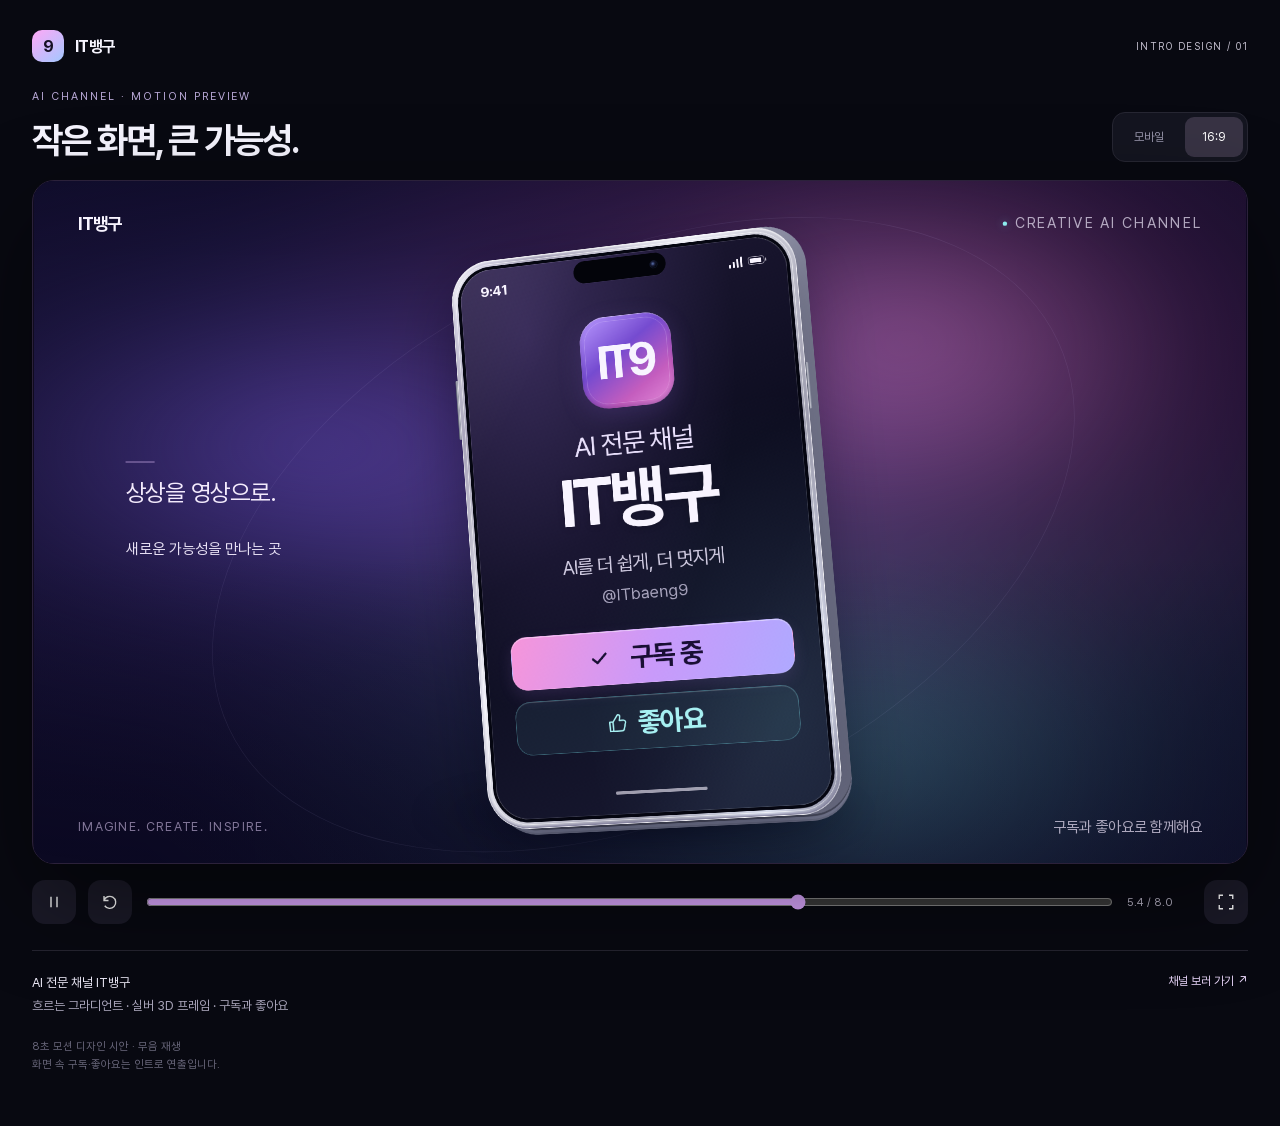
==== index.html @ 22a7a646 "Add ITbaeng9 3D mobile intro motion preview" ====
<!doctype html>
<html lang="ko">
<head>
<meta charset="utf-8"><meta name="viewport" content="width=device-width,initial-scale=1,viewport-fit=cover"><meta name="theme-color" content="#080911"><meta name="robots" content="noindex,nofollow"><meta name="description" content="AI 전문 채널 IT뱅구 — 3D 모바일 인트로 모션 디자인 미리보기"><title>IT뱅구 · 모바일 인트로</title>
<style>
@font-face{font-family:Pretendard;src:url('motion/assets/fonts/Pretendard-Regular.woff2') format('woff2');font-weight:400;font-display:swap}@font-face{font-family:Pretendard;src:url('motion/assets/fonts/Pretendard-Bold.woff2') format('woff2');font-weight:700;font-display:swap}*{box-sizing:border-box}body{margin:0;background:#080911;color:#f6f5ff;font-family:Pretendard,system-ui,sans-serif;-webkit-font-smoothing:antialiased}main{max-width:1320px;margin:0 auto;padding:30px 32px 40px}.masthead{display:flex;align-items:center;justify-content:space-between;gap:16px;margin-bottom:28px}.brand{display:flex;align-items:center;gap:11px;font-weight:700;font-size:16px;letter-spacing:-.04em}.brand-icon{width:32px;height:32px;border-radius:10px;display:grid;place-items:center;background:linear-gradient(140deg,#ffa8f6,#a2c8ff);color:#171024;font-weight:700}.edition{font-size:10px;letter-spacing:.15em;color:#c3bfce}.intro-label{font-size:11px;letter-spacing:.18em;color:#b9a9d7;margin:0 0 9px}.heading-row{display:flex;align-items:flex-end;justify-content:space-between;gap:14px;margin-bottom:18px}h1{font-size:clamp(24px,3.5vw,36px);font-weight:700;letter-spacing:-.05em;margin:0}.formats{display:flex;gap:4px;background:#141520;padding:4px;border:1px solid #272733;border-radius:13px}button,a{ -webkit-tap-highlight-color:transparent}button{font:inherit;cursor:pointer;border:0}button:focus-visible,a:focus-visible,input:focus-visible{outline:2px solid #e2b4ff;outline-offset:4px}.formats button{min-height:40px;padding:0 17px;background:none;color:#9a98ad;border-radius:9px;font-size:12px}.formats button[aria-pressed=true]{background:#383344;color:#fff}.viewport{width:100%;aspect-ratio:16/9;position:relative;overflow:hidden;border-radius:22px;background:#100b20;border:1px solid #2b213a;box-shadow:0 35px 100px #0007}.viewport[data-format=portrait]{aspect-ratio:3/4;max-width:520px;margin:0 auto}iframe{display:block;position:absolute;left:0;top:0;border:0;transform-origin:top left}.loading{position:absolute;inset:0;display:grid;place-content:center;color:#c6bfdb;font-size:14px;pointer-events:none}.viewport.ready .loading{display:none}.controls{max-width:100%;display:flex;gap:12px;align-items:center;padding-top:16px}.controls button{width:44px;height:44px;background:#1b1a28;color:#fff;border-radius:13px;display:grid;place-items:center;flex-shrink:0}.controls button:hover{background:#2e293d}.controls svg{width:18px;height:18px;stroke:currentColor;fill:none;stroke-width:1.8}input[type=range]{width:100%;accent-color:#dba7ff;height:30px;cursor:pointer}#clock{font-size:11px;font-variant-numeric:tabular-nums;color:#beb9cb;white-space:nowrap;min-width:65px}.details{display:flex;justify-content:space-between;align-items:flex-start;gap:22px;border-top:1px solid #252430;margin-top:26px;padding-top:20px}.details p{margin:0;color:#a8a4b9;font-size:13px;line-height:1.8}.details strong{color:#ebe8f6;font-weight:400}.channel{color:#e9d6fa;text-decoration:none;font-size:12px;line-height:1.8;white-space:nowrap;min-height:44px;display:flex;align-items:flex-start}.fine{color:#69677b;font-size:11px;margin-top:20px;line-height:1.7}.error{color:#ffb0d8}.sr-only{position:absolute;width:1px;height:1px;padding:0;margin:-1px;overflow:hidden;clip:rect(0,0,0,0);white-space:nowrap;border:0}@media(max-width:640px){main{padding:20px 16px max(26px,env(safe-area-inset-bottom))}.masthead{margin-bottom:22px}.edition{font-size:9px;letter-spacing:.08em}.heading-row{align-items:center;margin-bottom:16px}h1{font-size:24px}.formats button{padding:0 12px;font-size:11px;min-height:36px}.viewport{border-radius:18px}.details{margin-top:20px;gap:12px}.details p{font-size:12px}.channel{font-size:11px}.fine{margin-top:12px}.intro-label{font-size:9px} .controls{gap:10px}}
</style>
</head><body><main>
<header class="masthead"><div class="brand"><span class="brand-icon" aria-hidden="true">9</span>IT뱅구</div><span class="edition">INTRO DESIGN / 01</span></header>
<p class="intro-label">AI CHANNEL · MOTION PREVIEW</p><div class="heading-row"><h1>작은 화면, 큰 가능성.</h1><div class="formats" role="group" aria-label="화면 비율"><button id="portrait" aria-pressed="false">모바일</button><button id="wide" aria-pressed="false">16:9</button></div></div>
<div class="viewport" id="viewport"><div class="loading" id="loading">인트로를 불러오는 중…</div><iframe id="film" title="AI 전문 채널 IT뱅구 · 3D 모바일 인트로" scrolling="no"></iframe></div>
<div class="controls"><button id="toggle" aria-label="일시정지"><svg viewBox="0 0 24 24" aria-hidden="true"><path d="M8 5v14M16 5v14"/></svg></button><button id="replay" aria-label="처음부터 다시 재생"><svg viewBox="0 0 24 24" aria-hidden="true"><path d="M4 10a8 8 0 1 1 1 7M4 4v6h6"/></svg></button><label class="sr-only" for="scrub">재생 위치</label><input id="scrub" type="range" min="0" max="8" step=".01" value="0"><span id="clock">0.0 / 8.0</span><button id="fullscreen" aria-label="디자인 전체 화면"><svg viewBox="0 0 24 24" aria-hidden="true"><path d="M8 3H3v5M16 3h5v5M3 16v5h5M21 16v5h-5"/></svg></button></div>
<div class="details"><p><strong>AI 전문 채널 IT뱅구</strong><br>흐르는 그라디언트 · 실버 3D 프레임 · 구독과 좋아요</p><a class="channel" href="https://www.youtube.com/@ITbaeng9" target="_blank" rel="noopener noreferrer">채널 보러 가기 ↗</a></div>
<p class="fine">8초 모션 디자인 시안 · 무음 재생<br>화면 속 구독·좋아요는 인트로 연출입니다.</p><noscript><p>모션 미리보기에는 JavaScript가 필요합니다.</p></noscript>
</main><script>
const frame=document.getElementById('film'),box=document.getElementById('viewport'),range=document.getElementById('scrub'),clock=document.getElementById('clock'),toggle=document.getElementById('toggle');
const reduce=matchMedia('(prefers-reduced-motion: reduce)').matches;let format='',timeline=null,time=reduce?5.8:0,playing=!reduce,previous=null;
function resize(){const w=format==='portrait'?1080:1920,h=format==='portrait'?1440:1080;frame.style.width=w+'px';frame.style.height=h+'px';const scale=Math.min(box.clientWidth/w,box.clientHeight/h);frame.style.transform='scale('+scale+')';frame.style.left=(box.clientWidth-w*scale)/2+'px';frame.style.top=(box.clientHeight-h*scale)/2+'px';}
function icon(){toggle.setAttribute('aria-label',playing?'일시정지':'재생');toggle.innerHTML=playing?'<svg viewBox="0 0 24 24" aria-hidden="true"><path d="M8 5v14M16 5v14"/></svg>':'<svg viewBox="0 0 24 24" aria-hidden="true"><path d="m9 5 10 7-10 7Z"/></svg>';}
function select(next){if(format===next)return;format=next;timeline=null;previous=null;box.classList.remove('ready');box.dataset.format=format;document.getElementById('portrait').setAttribute('aria-pressed',format==='portrait');document.getElementById('wide').setAttribute('aria-pressed',format==='wide');document.getElementById('loading').textContent='인트로를 불러오는 중…';frame.src='motion/'+(format==='portrait'?'portrait.html':'index.html');resize();}
frame.addEventListener('load',()=>{try{timeline=frame.contentWindow.__timelines?.[format==='portrait'?'portrait':'main'];if(!timeline)throw Error('timeline unavailable');timeline.pause();timeline.seek(time);box.classList.add('ready');}catch(e){document.getElementById('loading').innerHTML='<span class="error">미리보기를 불러오지 못했습니다. 새로고침해 주세요.</span>';}});
function render(stamp){if(previous!==null&&playing&&timeline&&!document.hidden){time+=(stamp-previous)/1000;if(time>8)time%=8;}previous=stamp;if(timeline)timeline.seek(time);range.value=time;clock.textContent=time.toFixed(1)+' / 8.0';requestAnimationFrame(render);}
toggle.addEventListener('click',()=>{playing=!playing;previous=null;icon();});document.getElementById('replay').addEventListener('click',()=>{time=0;playing=true;previous=null;icon();});range.addEventListener('input',()=>{time=Number(range.value);playing=false;icon();});document.getElementById('portrait').addEventListener('click',()=>select('portrait'));document.getElementById('wide').addEventListener('click',()=>select('wide'));document.getElementById('fullscreen').addEventListener('click',async()=>{try{if(!document.fullscreenElement&&box.requestFullscreen)await box.requestFullscreen();else if(document.fullscreenElement)await document.exitFullscreen();else{box.scrollIntoView({block:'center',behavior:'smooth'});}}catch{box.scrollIntoView({block:'center',behavior:'smooth'});}});document.addEventListener('visibilitychange',()=>{previous=null;});new ResizeObserver(resize).observe(box);icon();select(innerWidth<=640?'portrait':'wide');requestAnimationFrame(render);
</script></body></html>
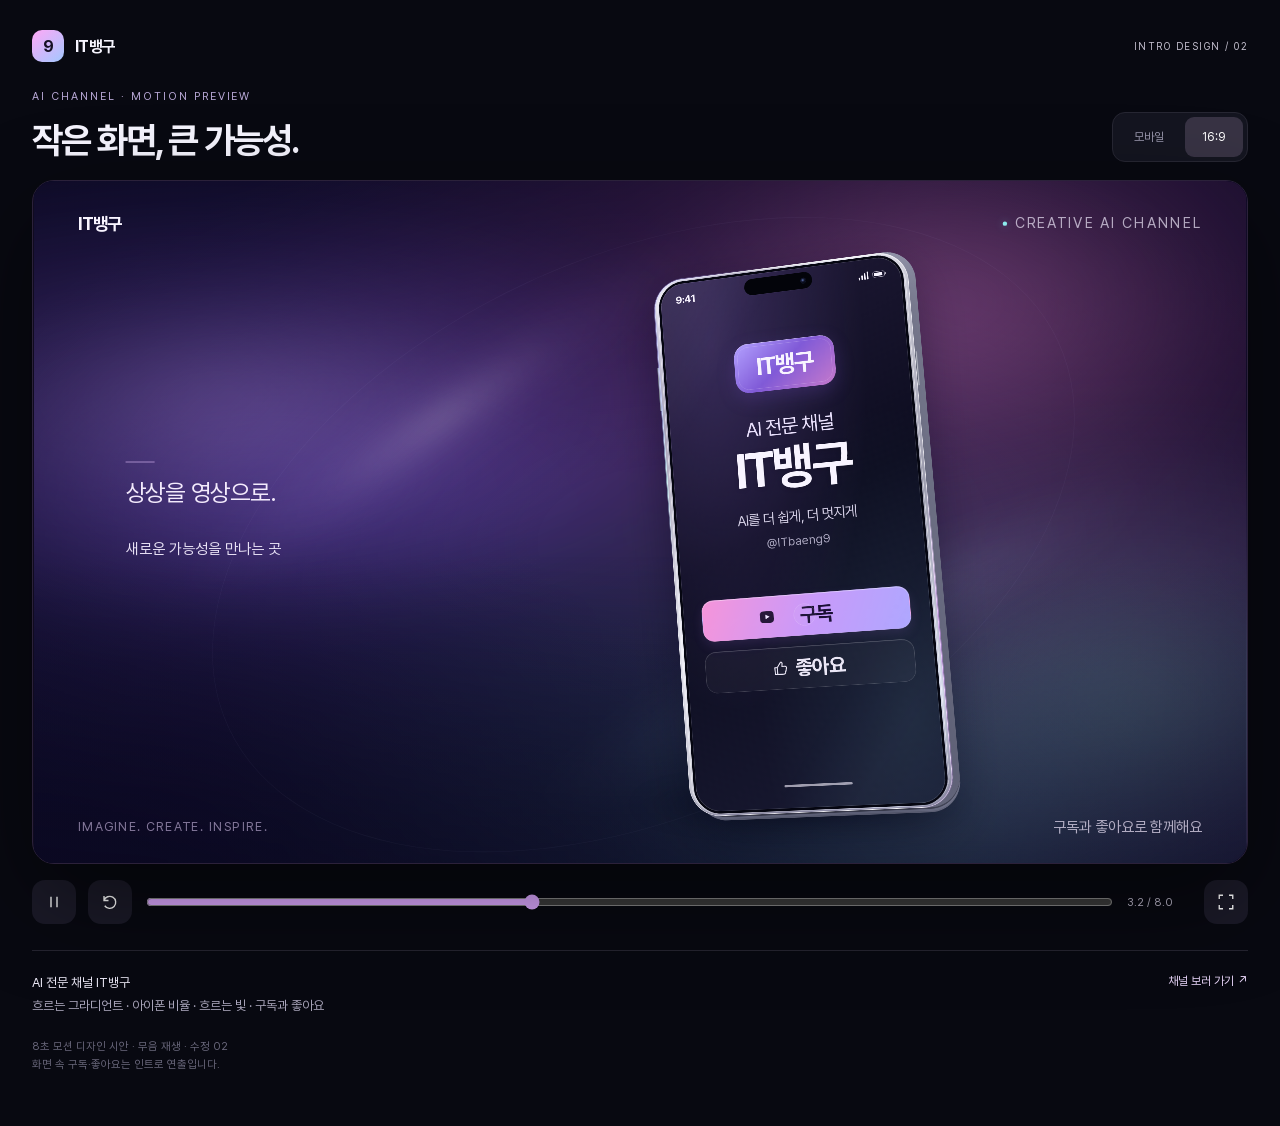
==== commit b307bb46: "Refine iPhone proportions ITbaeng9 wordmark and flowing shine" ====
--- a/index.html
+++ b/index.html
@@ -3,21 +3,21 @@
 <head>
 <meta charset="utf-8"><meta name="viewport" content="width=device-width,initial-scale=1,viewport-fit=cover"><meta name="theme-color" content="#080911"><meta name="robots" content="noindex,nofollow"><meta name="description" content="AI 전문 채널 IT뱅구 — 3D 모바일 인트로 모션 디자인 미리보기"><title>IT뱅구 · 모바일 인트로</title>
 <style>
-@font-face{font-family:Pretendard;src:url('motion/assets/fonts/Pretendard-Regular.woff2') format('woff2');font-weight:400;font-display:swap}@font-face{font-family:Pretendard;src:url('motion/assets/fonts/Pretendard-Bold.woff2') format('woff2');font-weight:700;font-display:swap}*{box-sizing:border-box}body{margin:0;background:#080911;color:#f6f5ff;font-family:Pretendard,system-ui,sans-serif;-webkit-font-smoothing:antialiased}main{max-width:1320px;margin:0 auto;padding:30px 32px 40px}.masthead{display:flex;align-items:center;justify-content:space-between;gap:16px;margin-bottom:28px}.brand{display:flex;align-items:center;gap:11px;font-weight:700;font-size:16px;letter-spacing:-.04em}.brand-icon{width:32px;height:32px;border-radius:10px;display:grid;place-items:center;background:linear-gradient(140deg,#ffa8f6,#a2c8ff);color:#171024;font-weight:700}.edition{font-size:10px;letter-spacing:.15em;color:#c3bfce}.intro-label{font-size:11px;letter-spacing:.18em;color:#b9a9d7;margin:0 0 9px}.heading-row{display:flex;align-items:flex-end;justify-content:space-between;gap:14px;margin-bottom:18px}h1{font-size:clamp(24px,3.5vw,36px);font-weight:700;letter-spacing:-.05em;margin:0}.formats{display:flex;gap:4px;background:#141520;padding:4px;border:1px solid #272733;border-radius:13px}button,a{ -webkit-tap-highlight-color:transparent}button{font:inherit;cursor:pointer;border:0}button:focus-visible,a:focus-visible,input:focus-visible{outline:2px solid #e2b4ff;outline-offset:4px}.formats button{min-height:40px;padding:0 17px;background:none;color:#9a98ad;border-radius:9px;font-size:12px}.formats button[aria-pressed=true]{background:#383344;color:#fff}.viewport{width:100%;aspect-ratio:16/9;position:relative;overflow:hidden;border-radius:22px;background:#100b20;border:1px solid #2b213a;box-shadow:0 35px 100px #0007}.viewport[data-format=portrait]{aspect-ratio:3/4;max-width:520px;margin:0 auto}iframe{display:block;position:absolute;left:0;top:0;border:0;transform-origin:top left}.loading{position:absolute;inset:0;display:grid;place-content:center;color:#c6bfdb;font-size:14px;pointer-events:none}.viewport.ready .loading{display:none}.controls{max-width:100%;display:flex;gap:12px;align-items:center;padding-top:16px}.controls button{width:44px;height:44px;background:#1b1a28;color:#fff;border-radius:13px;display:grid;place-items:center;flex-shrink:0}.controls button:hover{background:#2e293d}.controls svg{width:18px;height:18px;stroke:currentColor;fill:none;stroke-width:1.8}input[type=range]{width:100%;accent-color:#dba7ff;height:30px;cursor:pointer}#clock{font-size:11px;font-variant-numeric:tabular-nums;color:#beb9cb;white-space:nowrap;min-width:65px}.details{display:flex;justify-content:space-between;align-items:flex-start;gap:22px;border-top:1px solid #252430;margin-top:26px;padding-top:20px}.details p{margin:0;color:#a8a4b9;font-size:13px;line-height:1.8}.details strong{color:#ebe8f6;font-weight:400}.channel{color:#e9d6fa;text-decoration:none;font-size:12px;line-height:1.8;white-space:nowrap;min-height:44px;display:flex;align-items:flex-start}.fine{color:#69677b;font-size:11px;margin-top:20px;line-height:1.7}.error{color:#ffb0d8}.sr-only{position:absolute;width:1px;height:1px;padding:0;margin:-1px;overflow:hidden;clip:rect(0,0,0,0);white-space:nowrap;border:0}@media(max-width:640px){main{padding:20px 16px max(26px,env(safe-area-inset-bottom))}.masthead{margin-bottom:22px}.edition{font-size:9px;letter-spacing:.08em}.heading-row{align-items:center;margin-bottom:16px}h1{font-size:24px}.formats button{padding:0 12px;font-size:11px;min-height:36px}.viewport{border-radius:18px}.details{margin-top:20px;gap:12px}.details p{font-size:12px}.channel{font-size:11px}.fine{margin-top:12px}.intro-label{font-size:9px} .controls{gap:10px}}
+@font-face{font-family:Pretendard;src:url('motion/assets/fonts/Pretendard-Regular.woff2') format('woff2');font-weight:400;font-display:swap}@font-face{font-family:Pretendard;src:url('motion/assets/fonts/Pretendard-Bold.woff2') format('woff2');font-weight:700;font-display:swap}*{box-sizing:border-box}body{margin:0;background:#080911;color:#f6f5ff;font-family:Pretendard,system-ui,sans-serif;-webkit-font-smoothing:antialiased}main{max-width:1320px;margin:0 auto;padding:30px 32px 40px}.masthead{display:flex;align-items:center;justify-content:space-between;gap:16px;margin-bottom:28px}.brand{display:flex;align-items:center;gap:11px;font-weight:700;font-size:16px;letter-spacing:-.04em}.brand-icon{width:32px;height:32px;border-radius:10px;display:grid;place-items:center;background:linear-gradient(140deg,#ffa8f6,#a2c8ff);color:#171024;font-weight:700}.edition{font-size:10px;letter-spacing:.15em;color:#c3bfce}.intro-label{font-size:11px;letter-spacing:.18em;color:#b9a9d7;margin:0 0 9px}.heading-row{display:flex;align-items:flex-end;justify-content:space-between;gap:14px;margin-bottom:18px}h1{font-size:clamp(24px,3.5vw,36px);font-weight:700;letter-spacing:-.05em;margin:0}.formats{display:flex;gap:4px;background:#141520;padding:4px;border:1px solid #272733;border-radius:13px}button,a{ -webkit-tap-highlight-color:transparent}button{font:inherit;cursor:pointer;border:0}button:focus-visible,a:focus-visible,input:focus-visible{outline:2px solid #e2b4ff;outline-offset:4px}.formats button{min-height:40px;padding:0 17px;background:none;color:#9a98ad;border-radius:9px;font-size:12px}.formats button[aria-pressed=true]{background:#383344;color:#fff}.viewport{width:100%;aspect-ratio:16/9;position:relative;overflow:hidden;border-radius:22px;background:#100b20;border:1px solid #2b213a;box-shadow:0 35px 100px #0007}.viewport[data-format=portrait]{aspect-ratio:1206/2622;max-width:520px;margin:0 auto}iframe{display:block;position:absolute;left:0;top:0;border:0;transform-origin:top left}.loading{position:absolute;inset:0;display:grid;place-content:center;color:#c6bfdb;font-size:14px;pointer-events:none}.viewport.ready .loading{display:none}.controls{max-width:100%;display:flex;gap:12px;align-items:center;padding-top:16px}.controls button{width:44px;height:44px;background:#1b1a28;color:#fff;border-radius:13px;display:grid;place-items:center;flex-shrink:0}.controls button:hover{background:#2e293d}.controls svg{width:18px;height:18px;stroke:currentColor;fill:none;stroke-width:1.8}input[type=range]{width:100%;accent-color:#dba7ff;height:30px;cursor:pointer}#clock{font-size:11px;font-variant-numeric:tabular-nums;color:#beb9cb;white-space:nowrap;min-width:65px}.details{display:flex;justify-content:space-between;align-items:flex-start;gap:22px;border-top:1px solid #252430;margin-top:26px;padding-top:20px}.details p{margin:0;color:#a8a4b9;font-size:13px;line-height:1.8}.details strong{color:#ebe8f6;font-weight:400}.channel{color:#e9d6fa;text-decoration:none;font-size:12px;line-height:1.8;white-space:nowrap;min-height:44px;display:flex;align-items:flex-start}.fine{color:#69677b;font-size:11px;margin-top:20px;line-height:1.7}.error{color:#ffb0d8}.sr-only{position:absolute;width:1px;height:1px;padding:0;margin:-1px;overflow:hidden;clip:rect(0,0,0,0);white-space:nowrap;border:0}@media(max-width:640px){main{padding:20px 16px max(26px,env(safe-area-inset-bottom))}.masthead{margin-bottom:22px}.edition{font-size:9px;letter-spacing:.08em}.heading-row{align-items:center;margin-bottom:16px}h1{font-size:24px}.formats button{padding:0 12px;font-size:11px;min-height:36px}.viewport{border-radius:18px}.details{margin-top:20px;gap:12px}.details p{font-size:12px}.channel{font-size:11px}.fine{margin-top:12px}.intro-label{font-size:9px} .controls{gap:10px}}
 </style>
 </head><body><main>
-<header class="masthead"><div class="brand"><span class="brand-icon" aria-hidden="true">9</span>IT뱅구</div><span class="edition">INTRO DESIGN / 01</span></header>
+<header class="masthead"><div class="brand"><span class="brand-icon" aria-hidden="true">9</span>IT뱅구</div><span class="edition">INTRO DESIGN / 02</span></header>
 <p class="intro-label">AI CHANNEL · MOTION PREVIEW</p><div class="heading-row"><h1>작은 화면, 큰 가능성.</h1><div class="formats" role="group" aria-label="화면 비율"><button id="portrait" aria-pressed="false">모바일</button><button id="wide" aria-pressed="false">16:9</button></div></div>
 <div class="viewport" id="viewport"><div class="loading" id="loading">인트로를 불러오는 중…</div><iframe id="film" title="AI 전문 채널 IT뱅구 · 3D 모바일 인트로" scrolling="no"></iframe></div>
 <div class="controls"><button id="toggle" aria-label="일시정지"><svg viewBox="0 0 24 24" aria-hidden="true"><path d="M8 5v14M16 5v14"/></svg></button><button id="replay" aria-label="처음부터 다시 재생"><svg viewBox="0 0 24 24" aria-hidden="true"><path d="M4 10a8 8 0 1 1 1 7M4 4v6h6"/></svg></button><label class="sr-only" for="scrub">재생 위치</label><input id="scrub" type="range" min="0" max="8" step=".01" value="0"><span id="clock">0.0 / 8.0</span><button id="fullscreen" aria-label="디자인 전체 화면"><svg viewBox="0 0 24 24" aria-hidden="true"><path d="M8 3H3v5M16 3h5v5M3 16v5h5M21 16v5h-5"/></svg></button></div>
-<div class="details"><p><strong>AI 전문 채널 IT뱅구</strong><br>흐르는 그라디언트 · 실버 3D 프레임 · 구독과 좋아요</p><a class="channel" href="https://www.youtube.com/@ITbaeng9" target="_blank" rel="noopener noreferrer">채널 보러 가기 ↗</a></div>
-<p class="fine">8초 모션 디자인 시안 · 무음 재생<br>화면 속 구독·좋아요는 인트로 연출입니다.</p><noscript><p>모션 미리보기에는 JavaScript가 필요합니다.</p></noscript>
+<div class="details"><p><strong>AI 전문 채널 IT뱅구</strong><br>흐르는 그라디언트 · 아이폰 비율 · 흐르는 빛 · 구독과 좋아요</p><a class="channel" href="https://www.youtube.com/@ITbaeng9" target="_blank" rel="noopener noreferrer">채널 보러 가기 ↗</a></div>
+<p class="fine">8초 모션 디자인 시안 · 무음 재생 · 수정 02<br>화면 속 구독·좋아요는 인트로 연출입니다.</p><noscript><p>모션 미리보기에는 JavaScript가 필요합니다.</p></noscript>
 </main><script>
 const frame=document.getElementById('film'),box=document.getElementById('viewport'),range=document.getElementById('scrub'),clock=document.getElementById('clock'),toggle=document.getElementById('toggle');
 const reduce=matchMedia('(prefers-reduced-motion: reduce)').matches;let format='',timeline=null,time=reduce?5.8:0,playing=!reduce,previous=null;
-function resize(){const w=format==='portrait'?1080:1920,h=format==='portrait'?1440:1080;frame.style.width=w+'px';frame.style.height=h+'px';const scale=Math.min(box.clientWidth/w,box.clientHeight/h);frame.style.transform='scale('+scale+')';frame.style.left=(box.clientWidth-w*scale)/2+'px';frame.style.top=(box.clientHeight-h*scale)/2+'px';}
+function resize(){const w=format==='portrait'?1206:1920,h=format==='portrait'?2622:1080;frame.style.width=w+'px';frame.style.height=h+'px';const scale=Math.min(box.clientWidth/w,box.clientHeight/h);frame.style.transform='scale('+scale+')';frame.style.left=(box.clientWidth-w*scale)/2+'px';frame.style.top=(box.clientHeight-h*scale)/2+'px';}
 function icon(){toggle.setAttribute('aria-label',playing?'일시정지':'재생');toggle.innerHTML=playing?'<svg viewBox="0 0 24 24" aria-hidden="true"><path d="M8 5v14M16 5v14"/></svg>':'<svg viewBox="0 0 24 24" aria-hidden="true"><path d="m9 5 10 7-10 7Z"/></svg>';}
-function select(next){if(format===next)return;format=next;timeline=null;previous=null;box.classList.remove('ready');box.dataset.format=format;document.getElementById('portrait').setAttribute('aria-pressed',format==='portrait');document.getElementById('wide').setAttribute('aria-pressed',format==='wide');document.getElementById('loading').textContent='인트로를 불러오는 중…';frame.src='motion/'+(format==='portrait'?'portrait.html':'index.html');resize();}
+function select(next){if(format===next)return;format=next;timeline=null;previous=null;box.classList.remove('ready');box.dataset.format=format;document.getElementById('portrait').setAttribute('aria-pressed',format==='portrait');document.getElementById('wide').setAttribute('aria-pressed',format==='wide');document.getElementById('loading').textContent='인트로를 불러오는 중…';frame.src='motion/'+(format==='portrait'?'portrait.html':'index.html')+'?rev=2';resize();}
 frame.addEventListener('load',()=>{try{timeline=frame.contentWindow.__timelines?.[format==='portrait'?'portrait':'main'];if(!timeline)throw Error('timeline unavailable');timeline.pause();timeline.seek(time);box.classList.add('ready');}catch(e){document.getElementById('loading').innerHTML='<span class="error">미리보기를 불러오지 못했습니다. 새로고침해 주세요.</span>';}});
 function render(stamp){if(previous!==null&&playing&&timeline&&!document.hidden){time+=(stamp-previous)/1000;if(time>8)time%=8;}previous=stamp;if(timeline)timeline.seek(time);range.value=time;clock.textContent=time.toFixed(1)+' / 8.0';requestAnimationFrame(render);}
 toggle.addEventListener('click',()=>{playing=!playing;previous=null;icon();});document.getElementById('replay').addEventListener('click',()=>{time=0;playing=true;previous=null;icon();});range.addEventListener('input',()=>{time=Number(range.value);playing=false;icon();});document.getElementById('portrait').addEventListener('click',()=>select('portrait'));document.getElementById('wide').addEventListener('click',()=>select('wide'));document.getElementById('fullscreen').addEventListener('click',async()=>{try{if(!document.fullscreenElement&&box.requestFullscreen)await box.requestFullscreen();else if(document.fullscreenElement)await document.exitFullscreen();else{box.scrollIntoView({block:'center',behavior:'smooth'});}}catch{box.scrollIntoView({block:'center',behavior:'smooth'});}});document.addEventListener('visibilitychange',()=>{previous=null;});new ResizeObserver(resize).observe(box);icon();select(innerWidth<=640?'portrait':'wide');requestAnimationFrame(render);
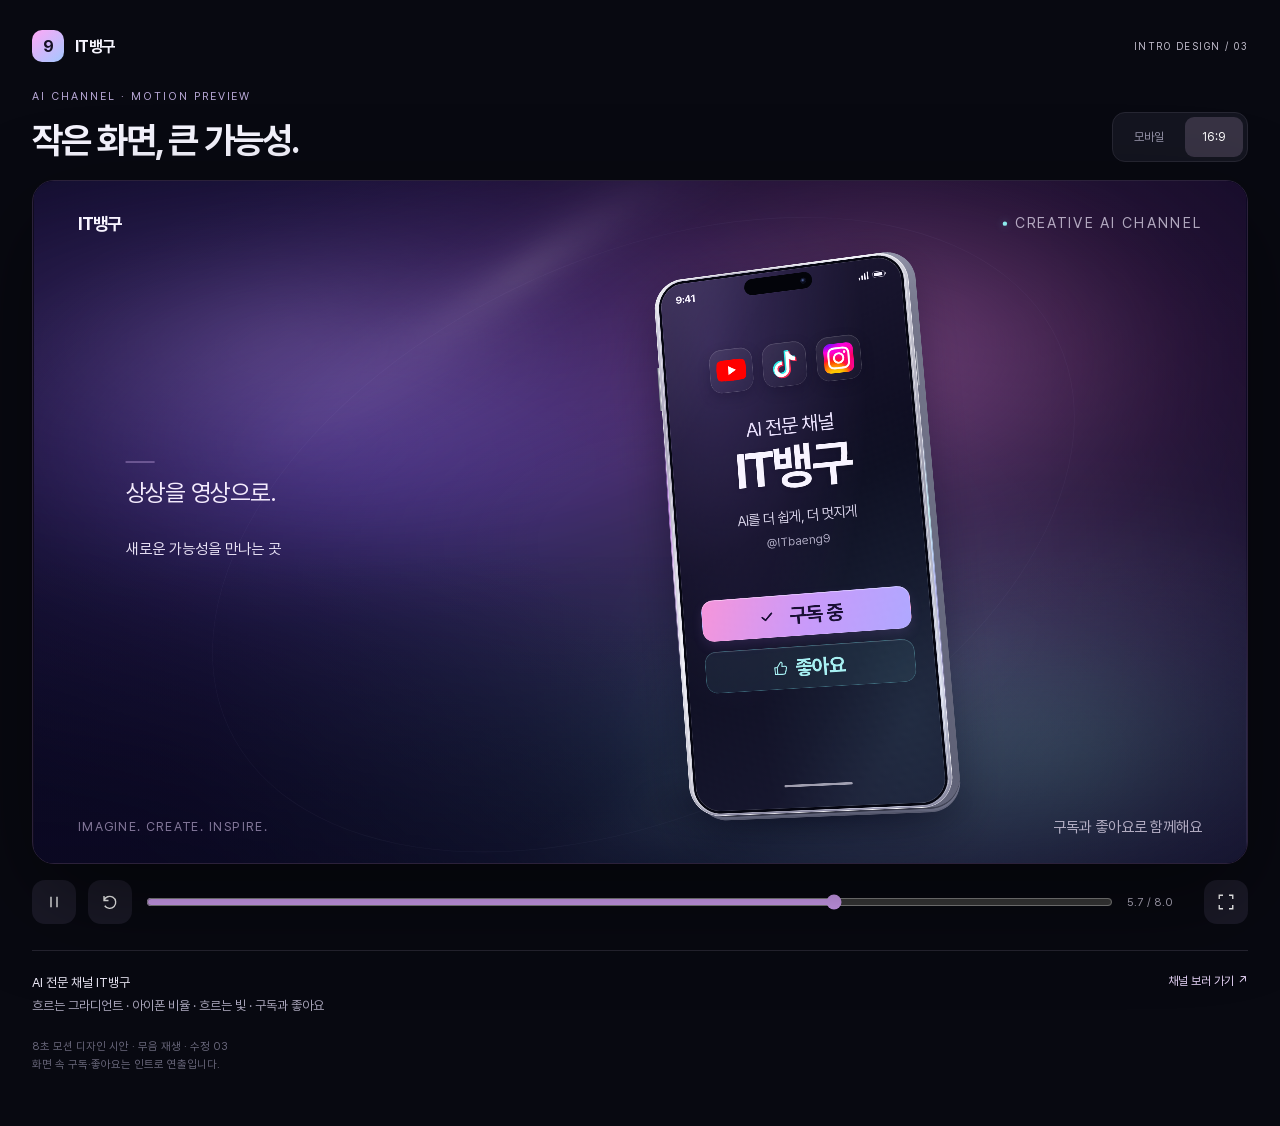
==== commit 2d3a8332: "Replace duplicate phone wordmark with platform logos" ====
--- a/index.html
+++ b/index.html
@@ -6,18 +6,18 @@
 @font-face{font-family:Pretendard;src:url('motion/assets/fonts/Pretendard-Regular.woff2') format('woff2');font-weight:400;font-display:swap}@font-face{font-family:Pretendard;src:url('motion/assets/fonts/Pretendard-Bold.woff2') format('woff2');font-weight:700;font-display:swap}*{box-sizing:border-box}body{margin:0;background:#080911;color:#f6f5ff;font-family:Pretendard,system-ui,sans-serif;-webkit-font-smoothing:antialiased}main{max-width:1320px;margin:0 auto;padding:30px 32px 40px}.masthead{display:flex;align-items:center;justify-content:space-between;gap:16px;margin-bottom:28px}.brand{display:flex;align-items:center;gap:11px;font-weight:700;font-size:16px;letter-spacing:-.04em}.brand-icon{width:32px;height:32px;border-radius:10px;display:grid;place-items:center;background:linear-gradient(140deg,#ffa8f6,#a2c8ff);color:#171024;font-weight:700}.edition{font-size:10px;letter-spacing:.15em;color:#c3bfce}.intro-label{font-size:11px;letter-spacing:.18em;color:#b9a9d7;margin:0 0 9px}.heading-row{display:flex;align-items:flex-end;justify-content:space-between;gap:14px;margin-bottom:18px}h1{font-size:clamp(24px,3.5vw,36px);font-weight:700;letter-spacing:-.05em;margin:0}.formats{display:flex;gap:4px;background:#141520;padding:4px;border:1px solid #272733;border-radius:13px}button,a{ -webkit-tap-highlight-color:transparent}button{font:inherit;cursor:pointer;border:0}button:focus-visible,a:focus-visible,input:focus-visible{outline:2px solid #e2b4ff;outline-offset:4px}.formats button{min-height:40px;padding:0 17px;background:none;color:#9a98ad;border-radius:9px;font-size:12px}.formats button[aria-pressed=true]{background:#383344;color:#fff}.viewport{width:100%;aspect-ratio:16/9;position:relative;overflow:hidden;border-radius:22px;background:#100b20;border:1px solid #2b213a;box-shadow:0 35px 100px #0007}.viewport[data-format=portrait]{aspect-ratio:1206/2622;max-width:520px;margin:0 auto}iframe{display:block;position:absolute;left:0;top:0;border:0;transform-origin:top left}.loading{position:absolute;inset:0;display:grid;place-content:center;color:#c6bfdb;font-size:14px;pointer-events:none}.viewport.ready .loading{display:none}.controls{max-width:100%;display:flex;gap:12px;align-items:center;padding-top:16px}.controls button{width:44px;height:44px;background:#1b1a28;color:#fff;border-radius:13px;display:grid;place-items:center;flex-shrink:0}.controls button:hover{background:#2e293d}.controls svg{width:18px;height:18px;stroke:currentColor;fill:none;stroke-width:1.8}input[type=range]{width:100%;accent-color:#dba7ff;height:30px;cursor:pointer}#clock{font-size:11px;font-variant-numeric:tabular-nums;color:#beb9cb;white-space:nowrap;min-width:65px}.details{display:flex;justify-content:space-between;align-items:flex-start;gap:22px;border-top:1px solid #252430;margin-top:26px;padding-top:20px}.details p{margin:0;color:#a8a4b9;font-size:13px;line-height:1.8}.details strong{color:#ebe8f6;font-weight:400}.channel{color:#e9d6fa;text-decoration:none;font-size:12px;line-height:1.8;white-space:nowrap;min-height:44px;display:flex;align-items:flex-start}.fine{color:#69677b;font-size:11px;margin-top:20px;line-height:1.7}.error{color:#ffb0d8}.sr-only{position:absolute;width:1px;height:1px;padding:0;margin:-1px;overflow:hidden;clip:rect(0,0,0,0);white-space:nowrap;border:0}@media(max-width:640px){main{padding:20px 16px max(26px,env(safe-area-inset-bottom))}.masthead{margin-bottom:22px}.edition{font-size:9px;letter-spacing:.08em}.heading-row{align-items:center;margin-bottom:16px}h1{font-size:24px}.formats button{padding:0 12px;font-size:11px;min-height:36px}.viewport{border-radius:18px}.details{margin-top:20px;gap:12px}.details p{font-size:12px}.channel{font-size:11px}.fine{margin-top:12px}.intro-label{font-size:9px} .controls{gap:10px}}
 </style>
 </head><body><main>
-<header class="masthead"><div class="brand"><span class="brand-icon" aria-hidden="true">9</span>IT뱅구</div><span class="edition">INTRO DESIGN / 02</span></header>
+<header class="masthead"><div class="brand"><span class="brand-icon" aria-hidden="true">9</span>IT뱅구</div><span class="edition">INTRO DESIGN / 03</span></header>
 <p class="intro-label">AI CHANNEL · MOTION PREVIEW</p><div class="heading-row"><h1>작은 화면, 큰 가능성.</h1><div class="formats" role="group" aria-label="화면 비율"><button id="portrait" aria-pressed="false">모바일</button><button id="wide" aria-pressed="false">16:9</button></div></div>
 <div class="viewport" id="viewport"><div class="loading" id="loading">인트로를 불러오는 중…</div><iframe id="film" title="AI 전문 채널 IT뱅구 · 3D 모바일 인트로" scrolling="no"></iframe></div>
 <div class="controls"><button id="toggle" aria-label="일시정지"><svg viewBox="0 0 24 24" aria-hidden="true"><path d="M8 5v14M16 5v14"/></svg></button><button id="replay" aria-label="처음부터 다시 재생"><svg viewBox="0 0 24 24" aria-hidden="true"><path d="M4 10a8 8 0 1 1 1 7M4 4v6h6"/></svg></button><label class="sr-only" for="scrub">재생 위치</label><input id="scrub" type="range" min="0" max="8" step=".01" value="0"><span id="clock">0.0 / 8.0</span><button id="fullscreen" aria-label="디자인 전체 화면"><svg viewBox="0 0 24 24" aria-hidden="true"><path d="M8 3H3v5M16 3h5v5M3 16v5h5M21 16v5h-5"/></svg></button></div>
 <div class="details"><p><strong>AI 전문 채널 IT뱅구</strong><br>흐르는 그라디언트 · 아이폰 비율 · 흐르는 빛 · 구독과 좋아요</p><a class="channel" href="https://www.youtube.com/@ITbaeng9" target="_blank" rel="noopener noreferrer">채널 보러 가기 ↗</a></div>
-<p class="fine">8초 모션 디자인 시안 · 무음 재생 · 수정 02<br>화면 속 구독·좋아요는 인트로 연출입니다.</p><noscript><p>모션 미리보기에는 JavaScript가 필요합니다.</p></noscript>
+<p class="fine">8초 모션 디자인 시안 · 무음 재생 · 수정 03<br>화면 속 구독·좋아요는 인트로 연출입니다.</p><noscript><p>모션 미리보기에는 JavaScript가 필요합니다.</p></noscript>
 </main><script>
 const frame=document.getElementById('film'),box=document.getElementById('viewport'),range=document.getElementById('scrub'),clock=document.getElementById('clock'),toggle=document.getElementById('toggle');
 const reduce=matchMedia('(prefers-reduced-motion: reduce)').matches;let format='',timeline=null,time=reduce?5.8:0,playing=!reduce,previous=null;
 function resize(){const w=format==='portrait'?1206:1920,h=format==='portrait'?2622:1080;frame.style.width=w+'px';frame.style.height=h+'px';const scale=Math.min(box.clientWidth/w,box.clientHeight/h);frame.style.transform='scale('+scale+')';frame.style.left=(box.clientWidth-w*scale)/2+'px';frame.style.top=(box.clientHeight-h*scale)/2+'px';}
 function icon(){toggle.setAttribute('aria-label',playing?'일시정지':'재생');toggle.innerHTML=playing?'<svg viewBox="0 0 24 24" aria-hidden="true"><path d="M8 5v14M16 5v14"/></svg>':'<svg viewBox="0 0 24 24" aria-hidden="true"><path d="m9 5 10 7-10 7Z"/></svg>';}
-function select(next){if(format===next)return;format=next;timeline=null;previous=null;box.classList.remove('ready');box.dataset.format=format;document.getElementById('portrait').setAttribute('aria-pressed',format==='portrait');document.getElementById('wide').setAttribute('aria-pressed',format==='wide');document.getElementById('loading').textContent='인트로를 불러오는 중…';frame.src='motion/'+(format==='portrait'?'portrait.html':'index.html')+'?rev=2';resize();}
+function select(next){if(format===next)return;format=next;timeline=null;previous=null;box.classList.remove('ready');box.dataset.format=format;document.getElementById('portrait').setAttribute('aria-pressed',format==='portrait');document.getElementById('wide').setAttribute('aria-pressed',format==='wide');document.getElementById('loading').textContent='인트로를 불러오는 중…';frame.src='motion/'+(format==='portrait'?'portrait.html':'index.html')+'?rev=3';resize();}
 frame.addEventListener('load',()=>{try{timeline=frame.contentWindow.__timelines?.[format==='portrait'?'portrait':'main'];if(!timeline)throw Error('timeline unavailable');timeline.pause();timeline.seek(time);box.classList.add('ready');}catch(e){document.getElementById('loading').innerHTML='<span class="error">미리보기를 불러오지 못했습니다. 새로고침해 주세요.</span>';}});
 function render(stamp){if(previous!==null&&playing&&timeline&&!document.hidden){time+=(stamp-previous)/1000;if(time>8)time%=8;}previous=stamp;if(timeline)timeline.seek(time);range.value=time;clock.textContent=time.toFixed(1)+' / 8.0';requestAnimationFrame(render);}
 toggle.addEventListener('click',()=>{playing=!playing;previous=null;icon();});document.getElementById('replay').addEventListener('click',()=>{time=0;playing=true;previous=null;icon();});range.addEventListener('input',()=>{time=Number(range.value);playing=false;icon();});document.getElementById('portrait').addEventListener('click',()=>select('portrait'));document.getElementById('wide').addEventListener('click',()=>select('wide'));document.getElementById('fullscreen').addEventListener('click',async()=>{try{if(!document.fullscreenElement&&box.requestFullscreen)await box.requestFullscreen();else if(document.fullscreenElement)await document.exitFullscreen();else{box.scrollIntoView({block:'center',behavior:'smooth'});}}catch{box.scrollIntoView({block:'center',behavior:'smooth'});}});document.addEventListener('visibilitychange',()=>{previous=null;});new ResizeObserver(resize).observe(box);icon();select(innerWidth<=640?'portrait':'wide');requestAnimationFrame(render);
